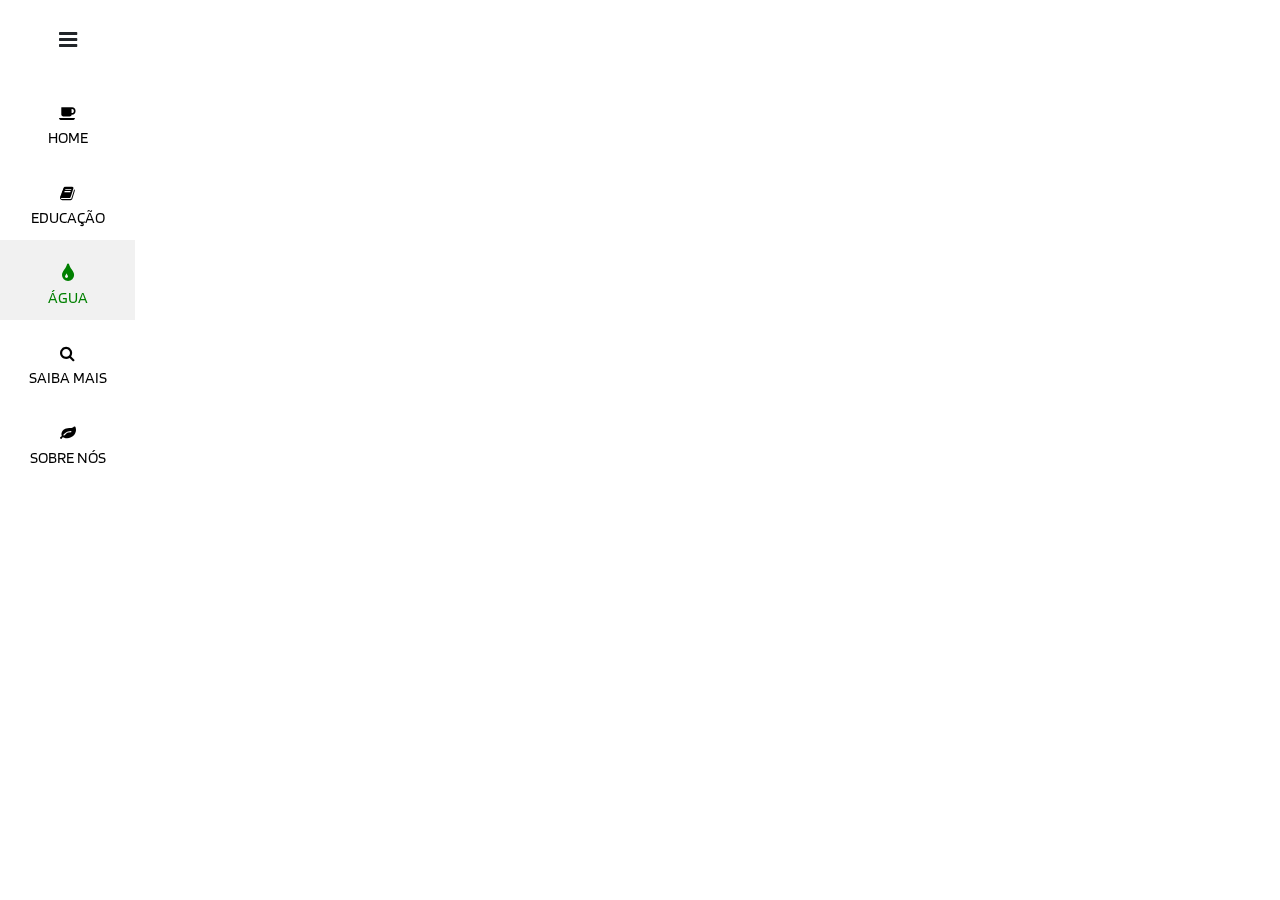
==== agua.html @ f5969b2e "Atualizações no site" ====
<!DOCTYPE html>
<html lang="en">

<head>
    <meta charset="UTF-8">
    <meta name="viewport" content="width=device-width, initial-scale=1.0">
    <title>JFW - Sustentabilidade</title>

    <link rel="shortcut icon" href="public/favicon/favicon.ico" type="image/x-icon">

    <link href="https://stackpath.bootstrapcdn.com/font-awesome/4.7.0/css/font-awesome.min.css" rel="stylesheet">

    <link rel="stylesheet" href="https://stackpath.bootstrapcdn.com/bootstrap/4.5.0/css/bootstrap.min.css">

    <link rel="stylesheet" href="public/css/style.css">

    <script src="public/js/script.js"></script>

</head>

<body>

    <header>

        <nav>
            <ul>
                <li>
                    <div class="item-menu">
                        <i class="fa fa-bars fa-lg"></i>
                    </div>
                </li>
                <li class="menu" onmouseover="alterarEstiloMenu(1)" onmouseout="alterarEstiloMenu(1)">
                    <a id="linkHome" class="menu" href="index.html" aria-disabled="true">
                        <i class="fa fa-coffee"></i>
                        <p>home</p>
                    </a>
                </li>
                <li class="menu" onmouseover="alterarEstiloMenu(2)" onmouseout="alterarEstiloMenu(2)">
                    <a id="linkReciclo" href="educacao.html">
                        <div class="menu">
                            <i class="fa fa-book"></i>
                            <p>educação</p>
                        </div>
                    </a>
                </li>
                <li class="menu desabilitado">
                    <a id="linkAgua" class="desabilitado" href="#">
                    <div class="menu">
                        <i class="fa fa-tint fa-lg"></i>
                        <p>água</p>
                    </div>
                </a>
                <li class="menu" onmouseover="alterarEstiloMenu(4)" onmouseout="alterarEstiloMenu(4)">
                    <a id="linkOutros" href="saiba-mais.html">
                        <div class="menu">
                            <i class="fa fa-search"></i>
                            <p>Saiba Mais</p>
                        </div>
                    </a>
                </li>
                <li class="menu" onmouseover="alterarEstiloMenu(5)" onmouseout="alterarEstiloMenu(5)">
                    <a id="linkNos" href="outros.html">
                        <div class="menu">
                            <i class="fa fa-leaf"></i>
                            <p>Sobre nós</p>
                        </div>
                    </a>
                </li>
            </ul>
        </nav>

    </header>

    <main>

    </main>

</body>

</html>
---- public/css/style.css ----
@import url('https://fonts.googleapis.com/css2?family=Blinker:wght@600&display=swap');

* {
    font-family: 'Blinker', sans-serif;
}

body {
    margin: 0 auto;

    display: flex;

    justify-content: center;
}

.background {
    position: absolute;
    width: 80%;
    height: 20vw;

    margin-top: 85vh;
    margin-left: 15vh;
    filter: blur(10em);

    object-fit: cover;

    z-index: -1;
}

/* .scroll-anchor {
    display: grid;

    position: fixed;
    top: 78%;

    transition: all 300ms;
}

.scroll-anchor:hover {

    top: 77%;

    transition: all 300ms;
}

.scroll-anchor p {

    font-weight: bold;
    text-align: center;

    margin-bottom: 4vh;

    color: #0288d1;
    cursor: default;

    opacity: 0;

    transition: opacity 300ms;
}

#drop {

    background-color: #0288d1;
    height: 8.5vh;
    width: 8.5vh;
    border: solid 0.04vw #FFFFFF50;
    border-radius: 50%;
    border-top-left-radius: 0;
    box-shadow: inset -1.3vh 0.5vh 0px -0.5vh #03a9f4;

    transform: rotate(45deg);

    cursor: pointer;

    transition: all 300ms;

} */

nav {

    position: fixed;
    left: 0;

    background-color: #FFF;

    width: 15vh;
    height: 100vh;

    z-index: 3;

}

ul, li {
    list-style-type: none;
    padding: 0;
}

li.menu:hover {
    background-color: #21212110;
    cursor: pointer;
}

ul li {
    position: relative;

    width: 100%;
    height: 5em;

    margin: 0 auto;
}

li .menu, li div.item-menu {
    position: absolute;
    top: 50%;
    left: 50%;
    transform: translate(-50%, -50%);

    text-align: center;
}

li a:hover {
    text-decoration: none;
}

li a {
    text-decoration: none;
    color: black;
}

.menu, .item-menu {
    width: 100%;
}

.item-menu {
    cursor: pointer ;
}

li .menu {
    margin-top: 10%;
}

li.desabilitado{
    background-color: #21212110;
}

a.desabilitado {
    color: green;
}


main {
    width: 85%;
    margin-left: 7.5%;
}

.rows {
    margin: 7% 0;
    justify-content: center;
}

.rows img {
    border-radius: 3%;
    box-shadow: 3px 3px #FFFFFF80;

    position: relative;
    top: 50%;
    left: 50%;
    transform: translate(-50%, -50%);
}

li p, .title {
    text-transform: uppercase;
}

h1.title {
    text-align: center;
    text-transform: uppercase;
    text-shadow: 3px 2px #00808050;

    margin: 5% 0;
    color: #008000;
}

.box {
    background-color: whitesmoke;

    border-radius: 5%;
    box-shadow: 3px 3px #00000010;

    margin: 2vh 5vh;

    min-width: 250px;

}

.box > h2, .box p {
    text-align: center;
}

.box > h2 {
    margin: 0.5em 0;
}

.box p {
    position: relative;
    top: 30%;
    left: 50%;
    transform: translate(-50%, -50%);

    text-align: center;
}

.boxf p {
    margin-top: 1em;
    margin-bottom: 5em;
}

.frases .boxf {
    border-left: solid 2px black;
    padding-left: 5%;
    padding-bottom: 2%;
    text-align: left;
    margin: 5em;

}

.frases div {
    justify-content: center;
    align-items: center;
}

.frases p {
    position: relative;
    top: 30%;
    left: 50%;
    transform: translate(-50%, -50%);
}

.frases h3 {
    margin: 2% 0;
}

.frases {
    margin: 7% 0;
}

.frases {
    text-align: center;
}

.boxf a {
    color: green;
    text-align: center;
    padding: 6px;
    margin-top: -5%;
    position: absolute;
    width: 200px;
    height: 40px;
    border: solid 1px greenyellow;
    border-radius: 2em;
    background-color: white;
    text-decoration: none;

    transition: color 300ms;
    transition: background-color 700ms;


}

.boxf a:hover {
    border: #00800080;
    background-color: #00800080;
    color: white;

    transition: color 300ms;
    transition: background-color 700ms; 
}

footer {
    margin-top: auto;
    padding : 25px 0 10px;

    text-align: center;

    border-top: 1px solid #00000010;
}

::-webkit-scrollbar {
    width: 1.2%;
    background-color: #21212110;
}

::-webkit-scrollbar-thumb {
    background-color: #21212130;
}

@media(max-width: 800px) {
    nav {
        display: none;
    }

    main {
        margin-left: 0;
    }

    .background {
        bottom: -70%;
        left: 0;
        filter: blur(7em);
    }

    .frases .boxf {
        border-left: none;
        text-align: center;
        justify-content: center;
        align-items: center;
        margin: 5% 0;
    }

    .boxf a {
        margin: 0;
        position: relative;
        padding: 0.3em 2em;
    }
}
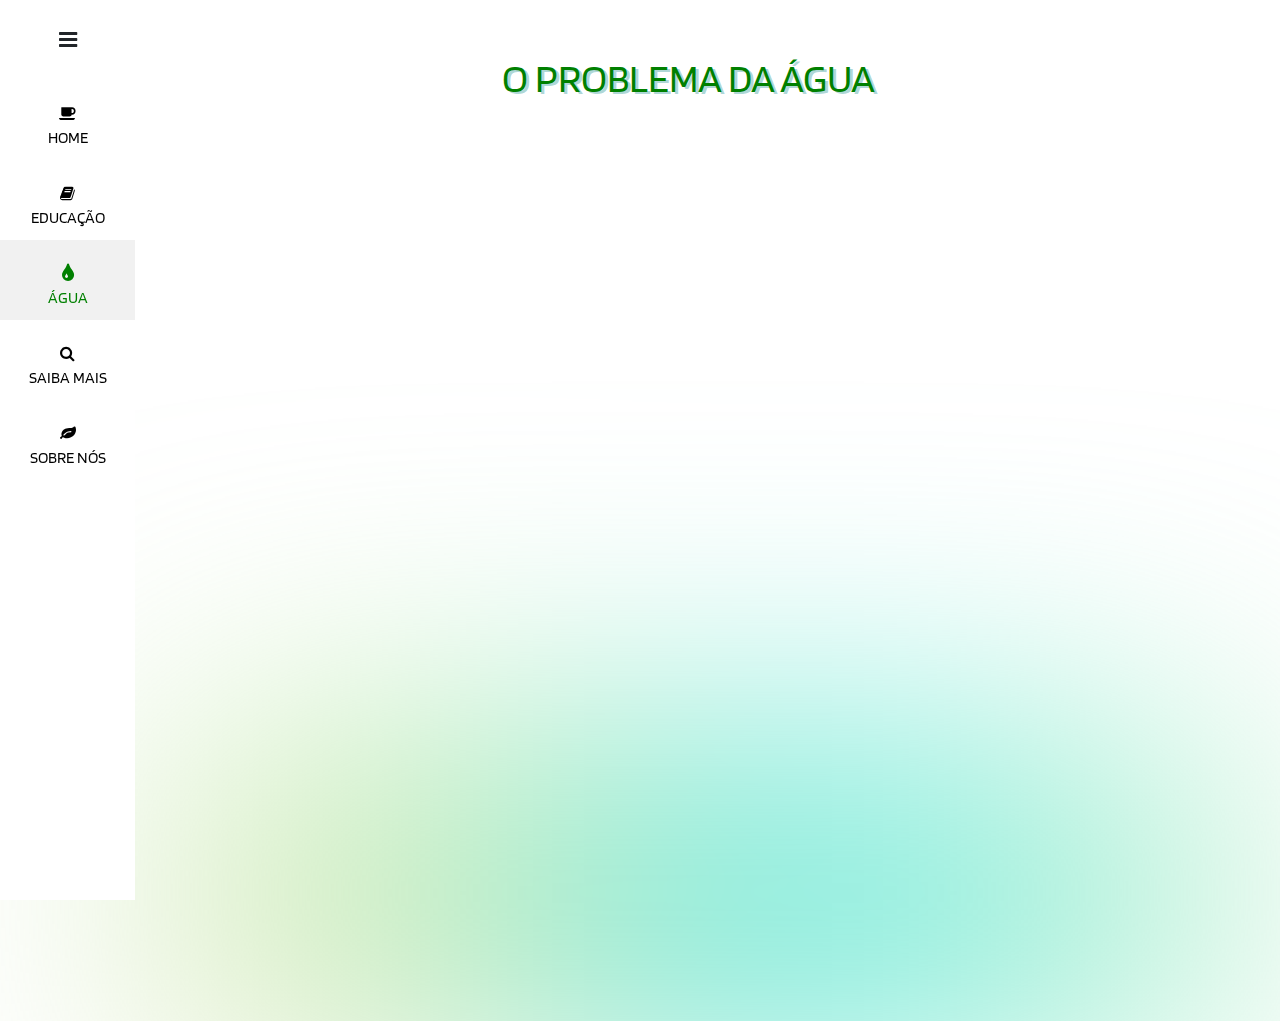
==== commit a89492ae: "diversas alterações" ====
--- a/agua.html
+++ b/agua.html
@@ -71,10 +71,13 @@
 
     </header>
 
+    <img class="background" src="public/img/background1.jpeg">
     <main>
-
+        <h1 class="title">O Problema da água</h1>
     </main>
 
+    <!-- aqui falar sobre a água no mundo, no brasil e em bauru.
+    mostrar algumas coisas do trabalho ... tipo falta de água, desperdício, reuso, dicas para economizar,etc -->
 </body>
 
 </html>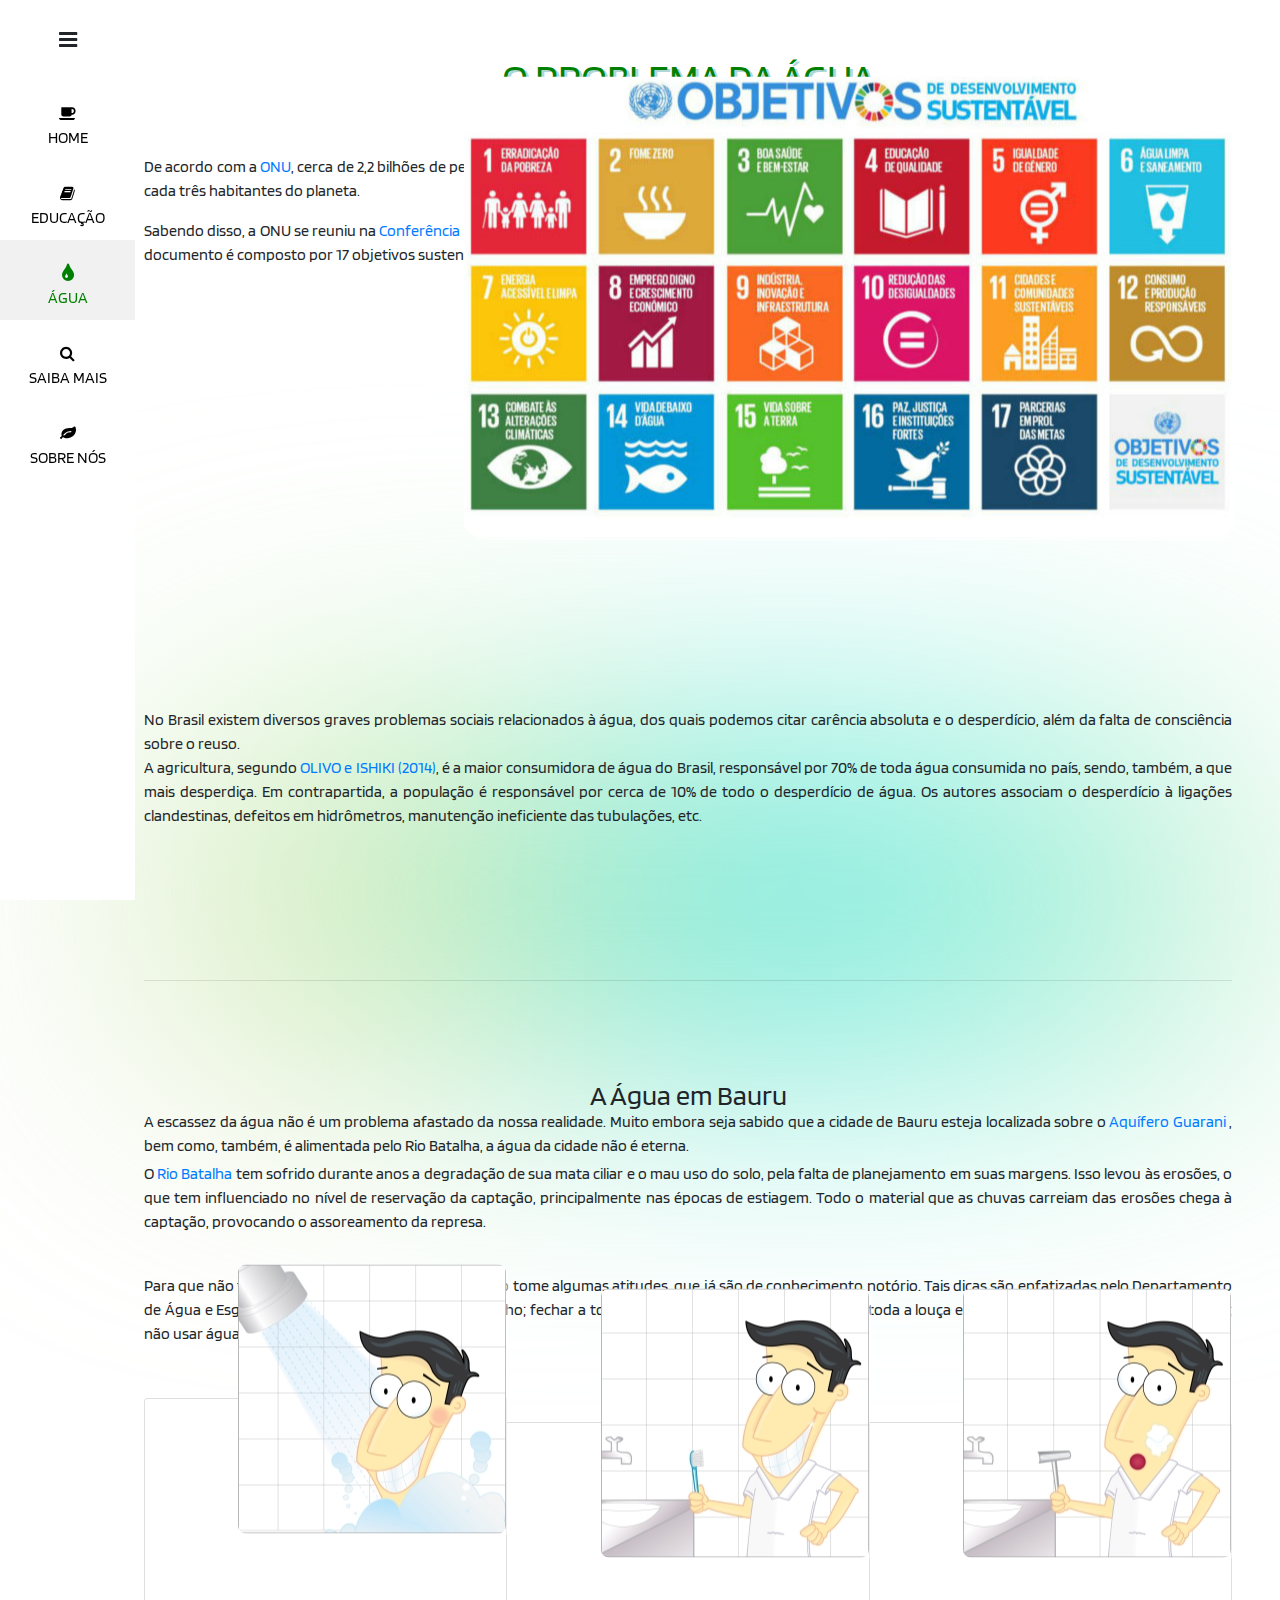
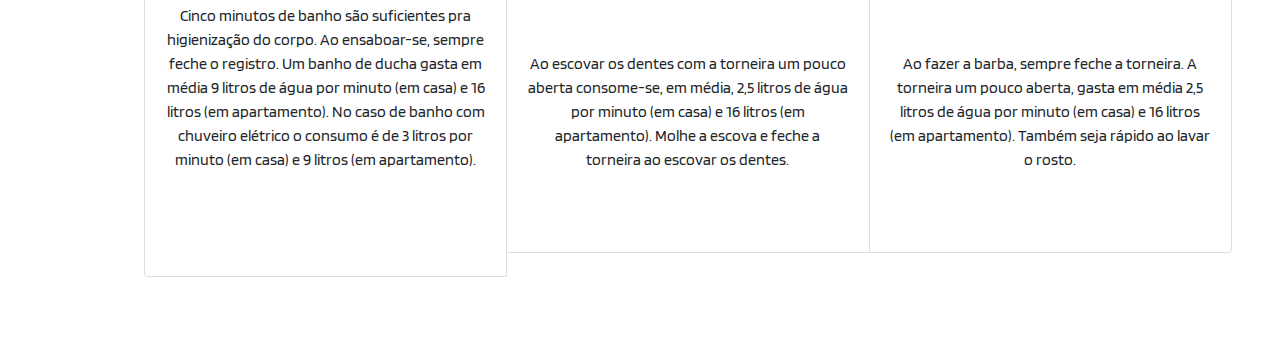
==== commit 11aadce7: "inclusão de conteúdo" ====
--- a/agua.html
+++ b/agua.html
@@ -74,6 +74,80 @@
     <img class="background" src="public/img/background1.jpeg">
     <main>
         <h1 class="title">O Problema da água</h1>
+
+        <div class="frases row rows">
+            <p class="alinha">
+                De acordo com a <a href="https://nacoesunidas.org/onu-1-em-cada-3-pessoas-no-mundo-nao-tem-acesso-a-agua-potavel/" target="_blank">
+                ONU</a>, cerca de 2,2 bilhões de pessoas no mundo não têm serviços de água potável gerenciados 
+                de forma segura. O contingente equivale a um em cada três habitantes do planeta.
+            </p>
+            <p class="alinha">
+                Sabendo disso, a ONU se reuniu na <a href="https://nacoesunidas.org/alem-da-rio20-avancando-rumo-a-um-futuro-sustentavel/" target="_blanck">
+                Conferência Rio+20</a> e elaborou o documento
+                 “Objetivos de Desenvolvimento Sustentável”, chamado de “Agenda 2030”. Referido documento é composto por 17 
+                 objetivos sustentáveis que devem ser alcançados até o ano de 2030.
+            </p>
+            <img src="./public/img/ods.jpg" alt="Agenda 2030">
+            <br>
+            
+            <p class="alinha">
+                No Brasil existem diversos graves problemas sociais relacionados à água, dos quais podemos citar carência absoluta e o desperdício, 
+                além da falta de consciência sobre o reuso. <br>
+                A agricultura, segundo <a href="http://revistas.unoeste.br/index.php/ch/article/view/1206" target="_blanck">
+                OLIVO e ISHIKI (2014)</a>, é a maior consumidora de água do Brasil, responsável por 70% de toda 
+                água consumida no país, sendo, também, a que mais desperdiça. Em contrapartida, a população é responsável por 
+                cerca de 10% de todo o desperdício de água. Os autores associam o desperdício à ligações clandestinas, 
+                defeitos em hidrômetros, manutenção ineficiente das tubulações, etc.
+            </p>
+        </div>
+        <hr>
+
+        <div class="frases row rows">
+            <h3>A Água em Bauru</h3>
+            <br>
+            <p class="alinha">
+                A escassez da água não é um problema afastado da nossa realidade. Muito embora seja sabido que a cidade de Bauru esteja localizada sobre o 
+                <a href="https://www.mma.gov.br/informma/item/8617-aquifero-guarani" target="_blanck">Aquífero Guarani</a>
+                , bem como, também, é alimentada pelo Rio Batalha, a água da cidade não é eterna.
+            </p>
+            <p class="alinha">
+                O <a href="http://www.daebauru.sp.gov.br/2014/empresa/empresa.php?secao=fazemos&pagina=9" target="_blanck">Rio Batalha</a>
+                 tem sofrido durante anos a degradação de sua mata ciliar e o mau uso do solo, 
+                pela falta de planejamento em suas margens. Isso levou às erosões, o que tem influenciado no nível de reservação 
+                da captação, principalmente nas épocas de estiagem. Todo o material que as chuvas carreiam das erosões chega à 
+                captação, provocando o assoreamento da represa.
+            </p>
+            <!-- <img src="./public/img/ods.jpg" alt="Agenda 2030"> -->
+            <br>
+            
+            <p class="alinha">
+                Para que não falte água, é necessário que a população tome algumas atitudes, que já são de conhecimento notório. 
+                Tais dicas são enfatizadas pelo Departamento de Água e Esgotos de Bauru: reduzir o tempo no banho; 
+                fechar a torneira ao escovar os dentes; ensaboar toda a louça e só abrir a torneira para enxaguar tudo; 
+                não usar água para limpar calçada; entre outras.                
+            </p>
+            <div class="card-group">
+                <div class="card">
+                  <img src="./public/img/banho.jpg" alt="hora do banho">
+                  <div class="card-body">                    
+                    <p class="card-text">Cinco minutos de banho são suficientes pra higienização do corpo. Ao ensaboar-se, sempre feche o registro. Um banho de ducha gasta em média 9 litros de água por minuto (em casa) e 16 litros (em apartamento). No caso de banho com chuveiro elétrico o consumo é de 3 litros por minuto (em casa) e 9 litros (em apartamento).</p>                    
+                  </div>
+                </div>
+                <div class="card">
+                  <img src="./public/img/dente.jpg" alt="...">
+                  <div class="card-body">
+                    <p class="card-text">Ao escovar os dentes com a torneira um pouco aberta consome-se, em média, 2,5 litros de água por minuto (em casa) e 16 litros (em apartamento). Molhe a escova e feche a torneira ao escovar os dentes.</p>                    
+                  </div>
+                </div>
+                <div class="card">
+                  <img src="./public/img/barba.jpg" alt="...">
+                  <div class="card-body">                    
+                    <p class="card-text">Ao fazer a barba, sempre feche a torneira. A torneira um pouco aberta, gasta em média 2,5 litros de água por minuto (em casa) e 16 litros (em apartamento). Também seja rápido ao lavar o rosto.</p>                    
+                  </div>
+                </div>
+              </div>
+        </div>
+        
     </main>
 
     <!-- aqui falar sobre a água no mundo, no brasil e em bauru.
--- a/public/css/style.css
+++ b/public/css/style.css
@@ -188,7 +188,7 @@
 
     margin: 2vh 5vh;
 
-    min-width: 250px;
+    min-width: 200px;
 
 }
 
@@ -221,6 +221,14 @@
     text-align: left;
     margin: 5em;
 
+}
+
+.frases .boxg {
+    border-right: solid 2px black;
+    padding-left: 5%;
+    padding-bottom: 2%;
+    text-align: left;
+    margin: 5em;
 }
 
 .frases div {
@@ -262,8 +270,6 @@
 
     transition: color 300ms;
     transition: background-color 700ms;
-
-
 }
 
 .boxf a:hover {
@@ -284,6 +290,19 @@
     border-top: 1px solid #00000010;
 }
 
+body > a {
+    display: none;
+    position: absolute;
+    text-decoration: none;
+    color: black;
+    top: 3.5%;
+    left: 47.5%;
+}
+
+body > a:hover {
+    color: black;
+}
+
 ::-webkit-scrollbar {
     width: 1.2%;
     background-color: #21212110;
@@ -303,9 +322,7 @@
     }
 
     .background {
-        bottom: -70%;
-        left: 0;
-        filter: blur(7em);
+        display: none;
     }
 
     .frases .boxf {
@@ -321,4 +338,24 @@
         position: relative;
         padding: 0.3em 2em;
     }
+
+    main {
+        margin-top: 10%;
+        padding: 0;
+    }
+
+    body > a {
+        display: block;
+    }
+}
+
+/* .table {
+    text-align: center;
+    margin: 0px;
+    border: aquamarine;
+} */
+
+p.alinha {
+    text-align: justify;
+    
 }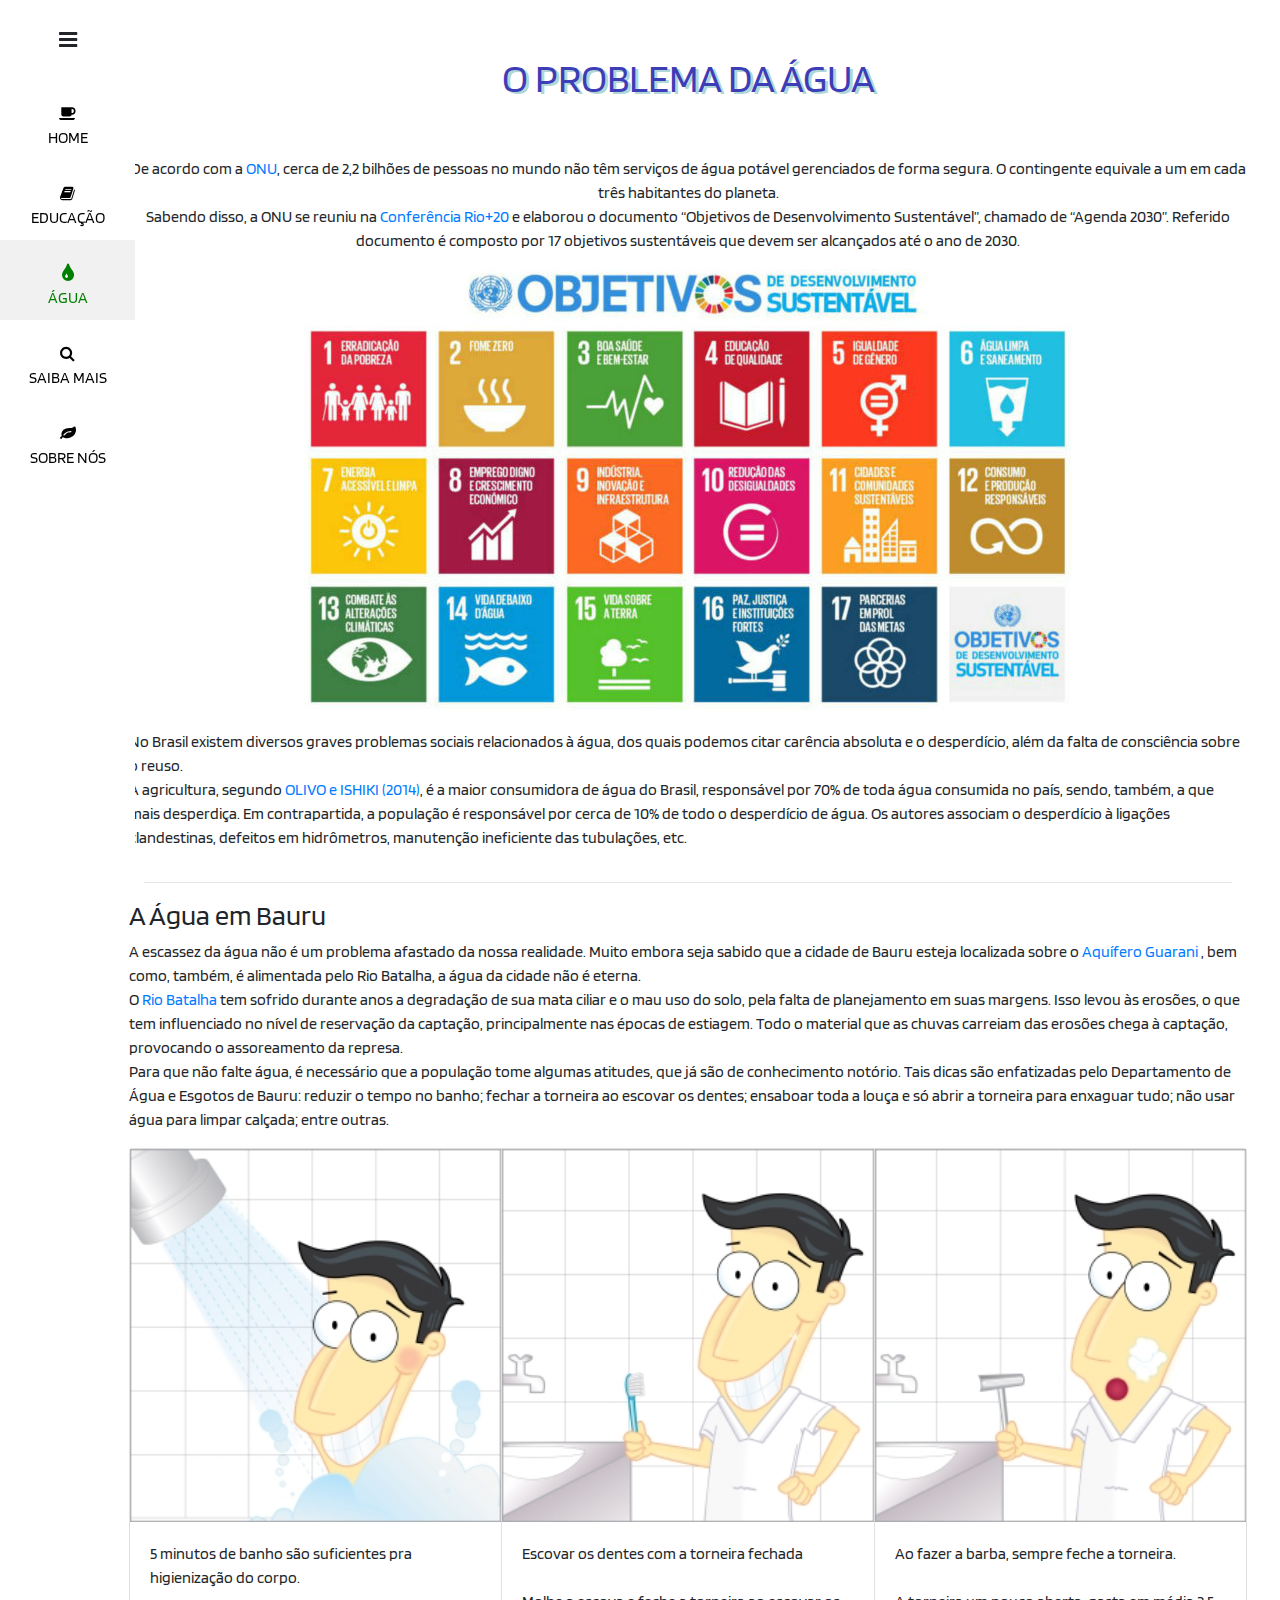
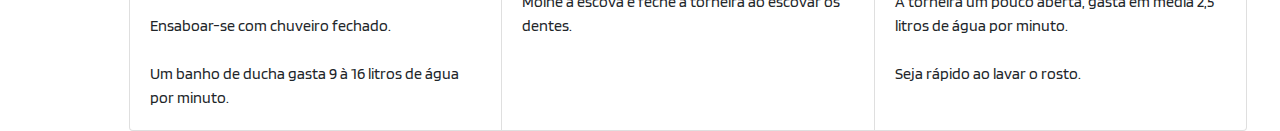
==== commit 820b4176: "ajustes nos componetes do site" ====
--- a/agua.html
+++ b/agua.html
@@ -45,11 +45,11 @@
                 </li>
                 <li class="menu desabilitado">
                     <a id="linkAgua" class="desabilitado" href="#">
-                    <div class="menu">
-                        <i class="fa fa-tint fa-lg"></i>
-                        <p>água</p>
-                    </div>
-                </a>
+                        <div class="menu">
+                            <i class="fa fa-tint fa-lg"></i>
+                            <p>água</p>
+                        </div>
+                    </a>
                 <li class="menu" onmouseover="alterarEstiloMenu(4)" onmouseout="alterarEstiloMenu(4)">
                     <a id="linkOutros" href="saiba-mais.html">
                         <div class="menu">
@@ -59,7 +59,7 @@
                     </a>
                 </li>
                 <li class="menu" onmouseover="alterarEstiloMenu(5)" onmouseout="alterarEstiloMenu(5)">
-                    <a id="linkNos" href="outros.html">
+                    <a id="linkNos" href="sobre-nos.html">
                         <div class="menu">
                             <i class="fa fa-leaf"></i>
                             <p>Sobre nós</p>
@@ -71,83 +71,97 @@
 
     </header>
 
-    <img class="background" src="public/img/background1.jpeg">
     <main>
-        <h1 class="title">O Problema da água</h1>
+        <h1 class="title title-agua">O Problema da água</h1>
 
-        <div class="frases row rows">
-            <p class="alinha">
-                De acordo com a <a href="https://nacoesunidas.org/onu-1-em-cada-3-pessoas-no-mundo-nao-tem-acesso-a-agua-potavel/" target="_blank">
-                ONU</a>, cerca de 2,2 bilhões de pessoas no mundo não têm serviços de água potável gerenciados 
+        <div class="row">
+            <p>
+                De acordo com a <a
+                    href="https://nacoesunidas.org/onu-1-em-cada-3-pessoas-no-mundo-nao-tem-acesso-a-agua-potavel/"
+                    target="_blank">
+                    ONU</a>, cerca de 2,2 bilhões de pessoas no mundo não têm serviços de água potável gerenciados
                 de forma segura. O contingente equivale a um em cada três habitantes do planeta.
+                <br>
+                Sabendo disso, a ONU se reuniu na <a
+                    href="https://nacoesunidas.org/alem-da-rio20-avancando-rumo-a-um-futuro-sustentavel/"
+                    target="_blanck">
+                    Conferência Rio+20</a> e elaborou o documento
+                “Objetivos de Desenvolvimento Sustentável”, chamado de “Agenda 2030”. Referido documento é composto por
+                17
+                objetivos sustentáveis que devem ser alcançados até o ano de 2030.
             </p>
-            <p class="alinha">
-                Sabendo disso, a ONU se reuniu na <a href="https://nacoesunidas.org/alem-da-rio20-avancando-rumo-a-um-futuro-sustentavel/" target="_blanck">
-                Conferência Rio+20</a> e elaborou o documento
-                 “Objetivos de Desenvolvimento Sustentável”, chamado de “Agenda 2030”. Referido documento é composto por 17 
-                 objetivos sustentáveis que devem ser alcançados até o ano de 2030.
-            </p>
+        </div>
+        <div class="image-ods row">
             <img src="./public/img/ods.jpg" alt="Agenda 2030">
-            <br>
-            
-            <p class="alinha">
-                No Brasil existem diversos graves problemas sociais relacionados à água, dos quais podemos citar carência absoluta e o desperdício, 
+        </div>
+        <div class="row">
+            <p>
+                No Brasil existem diversos graves problemas sociais relacionados à água, dos quais podemos citar
+                carência absoluta e o desperdício,
                 além da falta de consciência sobre o reuso. <br>
-                A agricultura, segundo <a href="http://revistas.unoeste.br/index.php/ch/article/view/1206" target="_blanck">
-                OLIVO e ISHIKI (2014)</a>, é a maior consumidora de água do Brasil, responsável por 70% de toda 
-                água consumida no país, sendo, também, a que mais desperdiça. Em contrapartida, a população é responsável por 
-                cerca de 10% de todo o desperdício de água. Os autores associam o desperdício à ligações clandestinas, 
+                A agricultura, segundo <a href="http://revistas.unoeste.br/index.php/ch/article/view/1206"
+                    target="_blanck">
+                    OLIVO e ISHIKI (2014)</a>, é a maior consumidora de água do Brasil, responsável por 70% de toda
+                água consumida no país, sendo, também, a que mais desperdiça. Em contrapartida, a população é
+                responsável por
+                cerca de 10% de todo o desperdício de água. Os autores associam o desperdício à ligações clandestinas,
                 defeitos em hidrômetros, manutenção ineficiente das tubulações, etc.
             </p>
         </div>
+
         <hr>
 
-        <div class="frases row rows">
+        <div class="frases row">
             <h3>A Água em Bauru</h3>
             <br>
-            <p class="alinha">
-                A escassez da água não é um problema afastado da nossa realidade. Muito embora seja sabido que a cidade de Bauru esteja localizada sobre o 
-                <a href="https://www.mma.gov.br/informma/item/8617-aquifero-guarani" target="_blanck">Aquífero Guarani</a>
+            <p>
+                A escassez da água não é um problema afastado da nossa realidade. Muito embora seja sabido que a cidade
+                de Bauru esteja localizada sobre o
+                <a href="https://www.mma.gov.br/informma/item/8617-aquifero-guarani" target="_blanck">Aquífero
+                    Guarani</a>
                 , bem como, também, é alimentada pelo Rio Batalha, a água da cidade não é eterna.
-            </p>
-            <p class="alinha">
-                O <a href="http://www.daebauru.sp.gov.br/2014/empresa/empresa.php?secao=fazemos&pagina=9" target="_blanck">Rio Batalha</a>
-                 tem sofrido durante anos a degradação de sua mata ciliar e o mau uso do solo, 
-                pela falta de planejamento em suas margens. Isso levou às erosões, o que tem influenciado no nível de reservação 
-                da captação, principalmente nas épocas de estiagem. Todo o material que as chuvas carreiam das erosões chega à 
+                <br>
+                O <a href="http://www.daebauru.sp.gov.br/2014/empresa/empresa.php?secao=fazemos&pagina=9"
+                    target="_blanck">Rio Batalha</a>
+                tem sofrido durante anos a degradação de sua mata ciliar e o mau uso do solo,
+                pela falta de planejamento em suas margens. Isso levou às erosões, o que tem influenciado no nível de
+                reservação
+                da captação, principalmente nas épocas de estiagem. Todo o material que as chuvas carreiam das erosões
+                chega à
                 captação, provocando o assoreamento da represa.
-            </p>
-            <!-- <img src="./public/img/ods.jpg" alt="Agenda 2030"> -->
-            <br>
-            
-            <p class="alinha">
-                Para que não falte água, é necessário que a população tome algumas atitudes, que já são de conhecimento notório. 
-                Tais dicas são enfatizadas pelo Departamento de Água e Esgotos de Bauru: reduzir o tempo no banho; 
-                fechar a torneira ao escovar os dentes; ensaboar toda a louça e só abrir a torneira para enxaguar tudo; 
-                não usar água para limpar calçada; entre outras.                
+                <br>
+                Para que não falte água, é necessário que a população tome algumas atitudes, que já são de conhecimento
+                notório.
+                Tais dicas são enfatizadas pelo Departamento de Água e Esgotos de Bauru: reduzir o tempo no banho;
+                fechar a torneira ao escovar os dentes; ensaboar toda a louça e só abrir a torneira para enxaguar tudo;
+                não usar água para limpar calçada; entre outras.
             </p>
             <div class="card-group">
                 <div class="card">
-                  <img src="./public/img/banho.jpg" alt="hora do banho">
-                  <div class="card-body">                    
-                    <p class="card-text">Cinco minutos de banho são suficientes pra higienização do corpo. Ao ensaboar-se, sempre feche o registro. Um banho de ducha gasta em média 9 litros de água por minuto (em casa) e 16 litros (em apartamento). No caso de banho com chuveiro elétrico o consumo é de 3 litros por minuto (em casa) e 9 litros (em apartamento).</p>                    
-                  </div>
+                    <img src="./public/img/banho.jpg" alt="hora do banho">
+                    <div class="card-body">
+                        <p class="card-text">5 minutos de banho são suficientes pra higienização do
+                            corpo.<br><br>Ensaboar-se com chuveiro fechado.<br><br>Um banho de ducha gasta 9 à 16 litros
+                            de água por minuto.</p>
+                    </div>
                 </div>
                 <div class="card">
-                  <img src="./public/img/dente.jpg" alt="...">
-                  <div class="card-body">
-                    <p class="card-text">Ao escovar os dentes com a torneira um pouco aberta consome-se, em média, 2,5 litros de água por minuto (em casa) e 16 litros (em apartamento). Molhe a escova e feche a torneira ao escovar os dentes.</p>                    
-                  </div>
+                    <img src="./public/img/dente.jpg" alt="...">
+                    <div class="card-body">
+                        <p class="card-text">Escovar os dentes com a torneira fechada<br><br>Molhe a escova e feche
+                            a torneira ao escovar os dentes.</p>
+                    </div>
                 </div>
                 <div class="card">
-                  <img src="./public/img/barba.jpg" alt="...">
-                  <div class="card-body">                    
-                    <p class="card-text">Ao fazer a barba, sempre feche a torneira. A torneira um pouco aberta, gasta em média 2,5 litros de água por minuto (em casa) e 16 litros (em apartamento). Também seja rápido ao lavar o rosto.</p>                    
-                  </div>
+                    <img src="./public/img/barba.jpg" alt="...">
+                    <div class="card-body">
+                        <p class="card-text">Ao fazer a barba, sempre feche a torneira.<br><br>A torneira um pouco aberta,
+                            gasta em média 2,5 litros de água por minuto.<br><br>Seja rápido ao lavar o rosto.</p>
+                    </div>
                 </div>
-              </div>
+            </div>
         </div>
-        
+
     </main>
 
     <!-- aqui falar sobre a água no mundo, no brasil e em bauru.
--- a/public/css/style.css
+++ b/public/css/style.css
@@ -17,7 +17,7 @@
     width: 80%;
     height: 20vw;
 
-    margin-top: 85vh;
+    margin-top: 120vh;
     margin-left: 15vh;
     filter: blur(10em);
 
@@ -152,6 +152,10 @@
     margin-left: 7.5%;
 }
 
+main > div:nth-child(2) {
+    text-align: center;
+}
+
 .rows {
     margin: 7% 0;
     justify-content: center;
@@ -167,11 +171,15 @@
     transform: translate(-50%, -50%);
 }
 
+.image-ods {
+    justify-content: center;
+}
+
 li p, .title {
     text-transform: uppercase;
 }
 
-h1.title {
+h1.title-home {
     text-align: center;
     text-transform: uppercase;
     text-shadow: 3px 2px #00808050;
@@ -180,6 +188,15 @@
     color: #008000;
 }
 
+h1.title-agua {
+    text-align: center;
+    text-transform: uppercase;
+    text-shadow: 3px 2px #00808050;
+
+    margin: 5% 0;
+    color: rgb(61, 61, 184);
+}
+
 .box {
     background-color: whitesmoke;
 
@@ -190,6 +207,28 @@
 
     min-width: 200px;
 
+}
+
+.box-links {
+    padding: 10%;
+    text-align: center;
+    justify-content: center;
+    align-items: center;
+}
+
+.videos {
+    text-align: center;
+    justify-content: center;
+    align-items: center;
+}
+
+.box section iframe {
+    justify-content: center;
+    margin: 10px auto;
+}
+
+.frase-sm {
+    text-align: center;
 }
 
 .box > h2, .box p {
@@ -214,7 +253,7 @@
     margin-bottom: 5em;
 }
 
-.frases .boxf {
+.box-educa .boxf {
     border-left: solid 2px black;
     padding-left: 5%;
     padding-bottom: 2%;
@@ -223,36 +262,54 @@
 
 }
 
-.frases .boxg {
+.box-agua h3 {
+    text-align: right;
+    margin-bottom: 10%;
+}
+
+.box-agua .boxg {
     border-right: solid 2px black;
     padding-left: 5%;
     padding-bottom: 2%;
-    text-align: left;
+    text-align: right;
     margin: 5em;
 }
 
-.frases div {
+.box-educa div {
     justify-content: center;
     align-items: center;
 }
 
-.frases p {
+.box-educa p, .box-agua p {
     position: relative;
     top: 30%;
     left: 50%;
     transform: translate(-50%, -50%);
 }
 
-.frases h3 {
+.box-educa h3, .box-agua h3 {
     margin: 2% 0;
 }
 
-.frases {
+.box-educa, .box-agua {
     margin: 7% 0;
-}
-
-.frases {
-    text-align: center;
+    text-align: center;
+}
+
+.boxg > a {
+    color: green;
+    text-align: center;
+    position: relative;
+    padding: 8px 60px;
+    width: 200px;
+    height: 40px;
+    border: solid 1px greenyellow;
+    border-radius: 2em;
+    background-color: white;
+    text-decoration: none;
+
+    transition: color 300ms;
+    transition: background-color 700ms;
 }
 
 .boxf a {
@@ -272,7 +329,7 @@
     transition: background-color 700ms;
 }
 
-.boxf a:hover {
+.boxf a:hover, .boxg > a:hover {
     border: #00800080;
     background-color: #00800080;
     color: white;
@@ -312,7 +369,7 @@
     background-color: #21212130;
 }
 
-@media(max-width: 800px) {
+@media(max-width: 920px) {
     nav {
         display: none;
     }
@@ -325,7 +382,23 @@
         display: none;
     }
 
-    .frases .boxf {
+    .box {
+        min-width: 80%;
+    }
+
+    .boxg h3 {
+        text-align: center;
+        margin-bottom: 10%;
+    }
+
+    .box-agua .boxg {
+        border-right: none;
+        text-align: center;
+        justify-content: center;
+        align-items: center;
+    }
+
+    .box-educa .boxf {
         border-left: none;
         text-align: center;
         justify-content: center;
@@ -338,6 +411,12 @@
         position: relative;
         padding: 0.3em 2em;
     }
+    
+    .boxg > a {
+        margin: 0;
+        position: relative;
+        padding: 0.3em 2em;
+    }
 
     main {
         margin-top: 10%;
@@ -353,9 +432,4 @@
     text-align: center;
     margin: 0px;
     border: aquamarine;
-} */
-
-p.alinha {
-    text-align: justify;
-    
-}+} */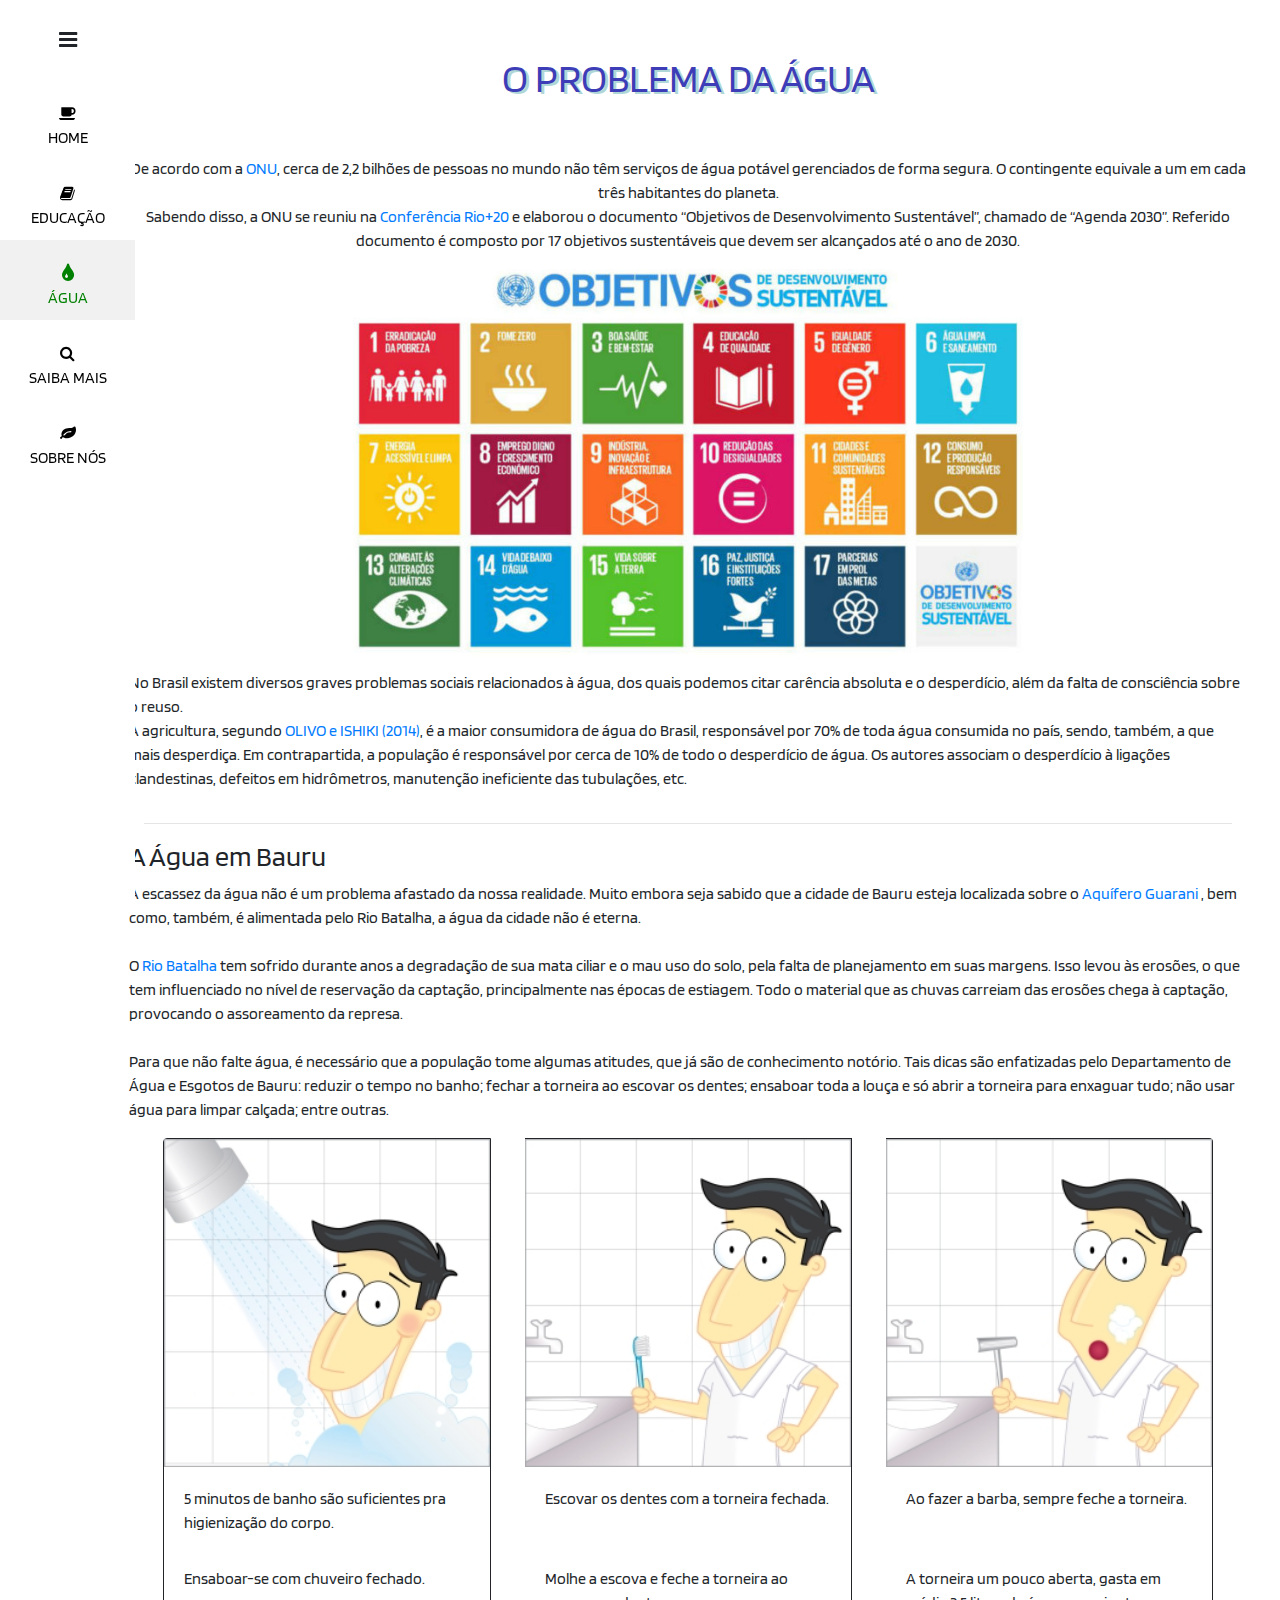
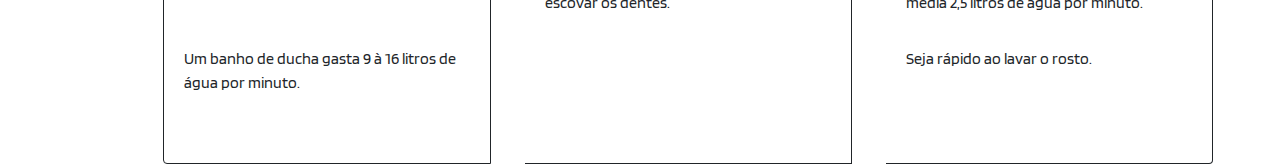
==== commit 979ecc51: "Alterações na page água" ====
--- a/agua.html
+++ b/agua.html
@@ -113,13 +113,14 @@
 
         <div class="frases row">
             <h3>A Água em Bauru</h3>
-            <br>
+
             <p>
                 A escassez da água não é um problema afastado da nossa realidade. Muito embora seja sabido que a cidade
                 de Bauru esteja localizada sobre o
                 <a href="https://www.mma.gov.br/informma/item/8617-aquifero-guarani" target="_blanck">Aquífero
                     Guarani</a>
                 , bem como, também, é alimentada pelo Rio Batalha, a água da cidade não é eterna.
+                <br>
                 <br>
                 O <a href="http://www.daebauru.sp.gov.br/2014/empresa/empresa.php?secao=fazemos&pagina=9"
                     target="_blanck">Rio Batalha</a>
@@ -129,6 +130,7 @@
                 da captação, principalmente nas épocas de estiagem. Todo o material que as chuvas carreiam das erosões
                 chega à
                 captação, provocando o assoreamento da represa.
+                <br>
                 <br>
                 Para que não falte água, é necessário que a população tome algumas atitudes, que já são de conhecimento
                 notório.
@@ -140,30 +142,54 @@
                 <div class="card">
                     <img src="./public/img/banho.jpg" alt="hora do banho">
                     <div class="card-body">
-                        <p class="card-text">5 minutos de banho são suficientes pra higienização do
-                            corpo.<br><br>Ensaboar-se com chuveiro fechado.<br><br>Um banho de ducha gasta 9 à 16 litros
-                            de água por minuto.</p>
+                        <ul>
+                            <li>
+                                5 minutos de banho são suficientes pra higienização do corpo.
+                            </li>
+                            <li>
+                                Ensaboar-se com chuveiro fechado.
+                            </li>
+                            <li>
+                                Um banho de ducha gasta 9 à 16 litros de água por minuto.
+                            </li>
+                        </ul>
                     </div>
                 </div>
                 <div class="card">
                     <img src="./public/img/dente.jpg" alt="...">
                     <div class="card-body">
-                        <p class="card-text">Escovar os dentes com a torneira fechada<br><br>Molhe a escova e feche
-                            a torneira ao escovar os dentes.</p>
+                        <ul>
+                            <li>
+                                Escovar os dentes com a torneira fechada.
+                            </li>
+                            <li>
+                                Molhe a escova e feche a torneira ao escovar os dentes.
+                            </li>
+                        </ul>
                     </div>
                 </div>
                 <div class="card">
                     <img src="./public/img/barba.jpg" alt="...">
                     <div class="card-body">
-                        <p class="card-text">Ao fazer a barba, sempre feche a torneira.<br><br>A torneira um pouco aberta,
-                            gasta em média 2,5 litros de água por minuto.<br><br>Seja rápido ao lavar o rosto.</p>
+                        <ul>
+                            <li>
+                                Ao fazer a barba, sempre feche a torneira.
+                            </li>
+                            <li>
+                                A torneira um pouco aberta,
+                            gasta em média 2,5 litros de água por minuto.
+                            </li>
+                            <li>
+                                Seja rápido ao lavar o rosto.
+                            </li>
+                        </ul>
                     </div>
                 </div>
             </div>
         </div>
 
     </main>
-
+    
     <!-- aqui falar sobre a água no mundo, no brasil e em bauru.
     mostrar algumas coisas do trabalho ... tipo falta de água, desperdício, reuso, dicas para economizar,etc -->
 </body>
--- a/public/css/style.css
+++ b/public/css/style.css
@@ -175,10 +175,27 @@
     justify-content: center;
 }
 
+.image-ods img {
+    width: 60%;
+    height: auto;
+
+    object-fit: cover;
+}
+
 li p, .title {
     text-transform: uppercase;
 }
 
+.card-group {
+    justify-content: center;
+}
+
+.card {
+    box-shadow: none;
+    border: 1px solid;
+    margin: 0 3%;
+}
+
 h1.title-home {
     text-align: center;
     text-transform: uppercase;
@@ -222,9 +239,8 @@
     align-items: center;
 }
 
-.box section iframe {
-    justify-content: center;
-    margin: 10px auto;
+.box section {
+    display: flex;
 }
 
 .frase-sm {
@@ -267,12 +283,39 @@
     margin-bottom: 10%;
 }
 
+.boxg {
+    padding-right: 5%;
+}
+
 .box-agua .boxg {
     border-right: solid 2px black;
     padding-left: 5%;
     padding-bottom: 2%;
     text-align: right;
     margin: 5em;
+}
+
+.boxg p {
+    margin-bottom: 10%;
+}
+
+.nos img {
+    width: 100%;
+    height: 20em;
+
+    background-color: black;
+
+    opacity: 0.3;
+
+    object-fit: cover;
+
+    transition: all 750ms;
+}
+
+.nos img:hover {
+    opacity: 1;
+
+    transition: all 750ms;
 }
 
 .box-educa div {
